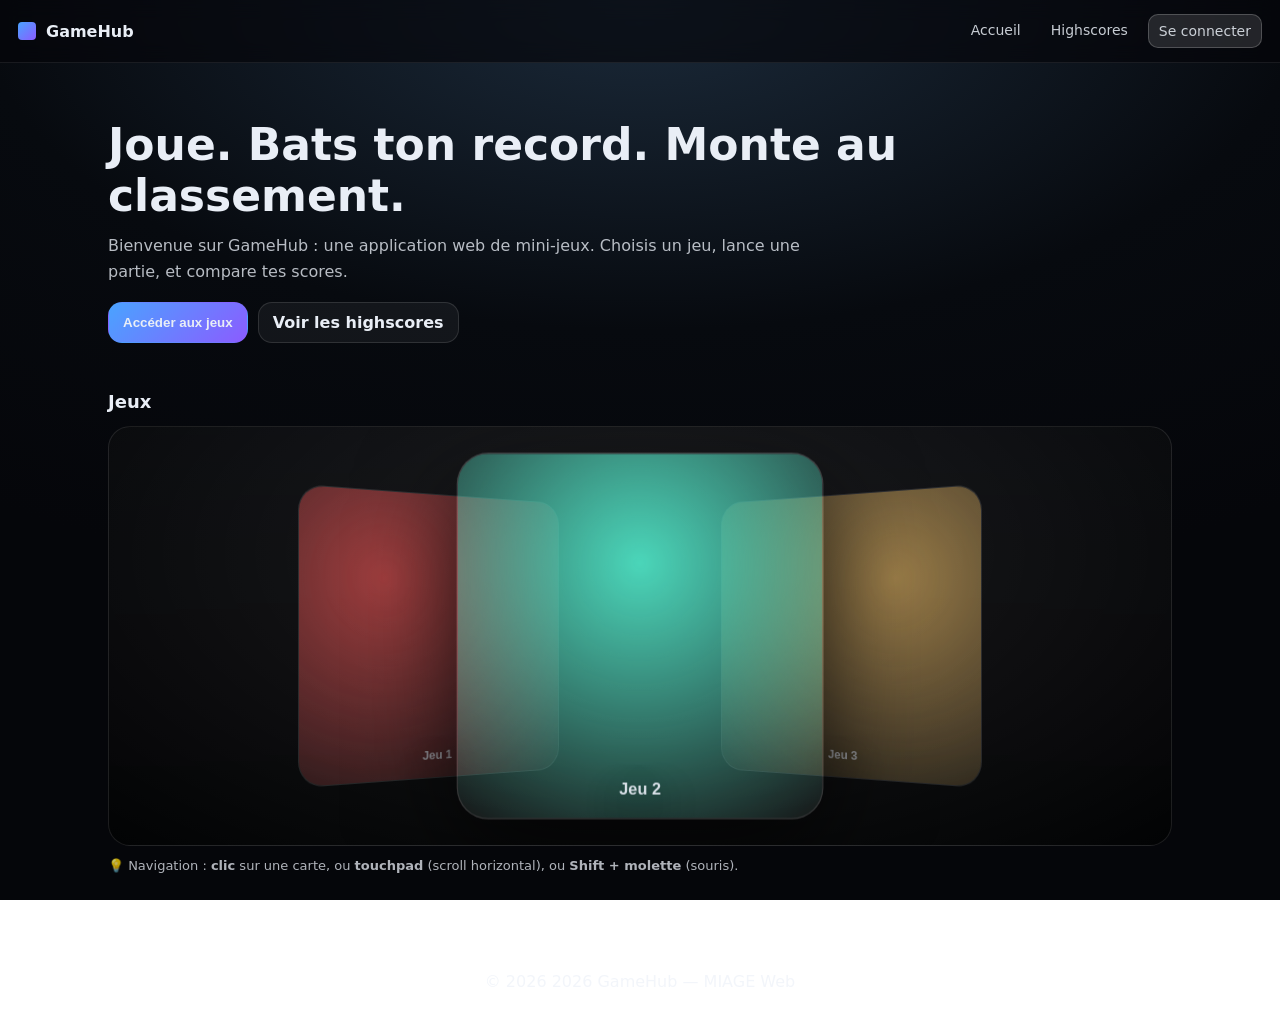
==== frontend/index.html @ d4599c53 "V1 Website" ====
<!DOCTYPE html>
<html lang="fr">
<head>
  <meta charset="UTF-8" />
  <meta name="viewport" content="width=device-width, initial-scale=1.0" />
  <title>GameHub | Landing</title>
  <link rel="stylesheet" href="./css/style.css" />
</head>

<body>
  <header class="topbar">
    <div class="topbar__left">
      <div class="appmark" aria-hidden="true"></div>
      <span class="appname">GameHub</span>
    </div>

    <nav class="topbar__nav" aria-label="Navigation principale">
      <a class="navlink" href="./index.html" aria-current="page">Accueil</a>
      <a class="navlink" href="./highscores.html">Highscores</a>
      <a class="navlink navlink--cta" href="./login.html">Se connecter</a>
    </nav>
  </header>

  <main class="page">
    <section class="hero">
      <h1 class="hero__title">Joue. Bats ton record. Monte au classement.</h1>
      <p class="hero__desc">
        Bienvenue sur GameHub : une application web de mini-jeux.
        Choisis un jeu, lance une partie, et compare tes scores.
      </p>

      <div class="hero__actions">
        <button id="btnAccessGames" class="btn btn--primary" type="button">
          Accéder aux jeux
        </button>
        <a class="btn btn--ghost" href="./highscores.html">Voir les highscores</a>
      </div>
    </section>

    <section class="games" id="gamesSection" aria-label="Jeux disponibles">
      <h2 class="sectionTitle">Jeux</h2>

      <div class="coverflow" id="coverflow" aria-label="Sélection des jeux">
        <button class="covercard" type="button" data-index="0" data-game="game1">
          <div class="covercard__media covercard__media--one" aria-hidden="true"></div>
          <div class="covercard__title">Jeu 1</div>
        </button>

        <button class="covercard" type="button" data-index="1" data-game="game2">
          <div class="covercard__media covercard__media--two" aria-hidden="true"></div>
          <div class="covercard__title">Jeu 2</div>
        </button>

        <button class="covercard" type="button" data-index="2" data-game="game3">
          <div class="covercard__media covercard__media--three" aria-hidden="true"></div>
          <div class="covercard__title">Jeu 3</div>
        </button>
      </div>

      <p class="hint">
        💡 Navigation : <b>clic</b> sur une carte, ou <b>touchpad</b> (scroll horizontal),
        ou <b>Shift + molette</b> (souris).
      </p>
    </section>
  </main>

  <footer class="footer">
    <p>© <span id="year"></span> 2026 GameHub — MIAGE Web</p>
  </footer>

  <script src="./js/main.js" defer></script>
</body>
</html>
---- frontend/css/style.css ----
* { box-sizing: border-box; margin: 0; padding: 0; }

:root { --topbar-h: 60px; }

html {
  min-height: 100%;
  background: radial-gradient(1200px 600px at 50% 0%, #1b2a3a 0%, #070a0f 55%, #05060a 100%);
  background-repeat: no-repeat;
  background-attachment: fixed;
}

body {
  min-height: 100vh;
  padding-top: var(--topbar-h);
  font-family: system-ui, -apple-system, Segoe UI, Roboto, Arial, sans-serif;
  color: #e9eef6;
  background: transparent;
}

.topbar {
  position: fixed;
  top: 0; left: 0; right: 0;
  z-index: 1000;

  display: flex;
  align-items: center;
  justify-content: space-between;
  padding: 14px 18px;

  background: rgba(5, 6, 10, 0.65);
  backdrop-filter: blur(10px);
  border-bottom: 1px solid rgba(255,255,255,0.08);
}

.topbar__left { display: flex; align-items: center; gap: 10px; }
.appmark { width: 18px; height: 18px; border-radius: 4px; background: linear-gradient(135deg, #4aa3ff, #8b5cff); }
.appname { font-weight: 700; }

.topbar__nav { display: flex; gap: 10px; }
.navlink { color: rgba(233,238,246,0.85); text-decoration: none; padding: 8px 10px; border-radius: 10px; font-size: 14px; }
.navlink:hover { background: rgba(255,255,255,0.08); }
.navlink--cta { background: rgba(255,255,255,0.12); border: 1px solid rgba(255,255,255,0.2); }

.page { max-width: 1100px; margin: 0 auto; padding: 28px 18px 40px; }

.hero { padding: 28px 0; }
.hero__title { font-size: clamp(30px, 4vw, 44px); margin-bottom: 12px; }
.hero__desc { max-width: 720px; color: rgba(233,238,246,0.78); line-height: 1.6; margin-bottom: 18px; }
.hero__actions { display: flex; gap: 10px; flex-wrap: wrap; }

.btn {
  border-radius: 14px;
  padding: 10px 14px;
  cursor: pointer;
  font-weight: 600;
  border: 1px solid transparent;
  text-decoration: none;
  color: #e9eef6;
  background: rgba(255,255,255,0.08);
}
.btn--primary { background: linear-gradient(135deg, #4aa3ff, #8b5cff); }
.btn--ghost { background: rgba(255,255,255,0.05); border: 1px solid rgba(255,255,255,0.12); }

.games { margin-top: 20px; }
.sectionTitle { margin-bottom: 14px; font-size: 18px; }

.coverflow {
  position: relative;
  height: 420px;
  border-radius: 22px;
  overflow: hidden;
  perspective: 1200px;
  background:
    radial-gradient(800px 420px at 50% 30%, rgba(255,255,255,0.1), rgba(0,0,0,0)),
    linear-gradient(180deg, rgba(0,0,0,0.35), rgba(0,0,0,0.65));
  border: 1px solid rgba(255,255,255,0.1);
  display: grid;
  place-items: center;

  touch-action: pan-y;
  user-select: none;
}

.covercard {
  position: absolute;
  width: 300px;
  height: 300px;
  border-radius: 26px;
  overflow: hidden;
  cursor: pointer;
  border: 1px solid rgba(255,255,255,0.14);
  background: rgba(255,255,255,0.05);
  transition: transform 420ms ease, opacity 420ms ease, filter 420ms ease, box-shadow 420ms ease;
  transform-style: preserve-3d;
  will-change: transform;
}

.covercard__media { position: absolute; inset: 0; opacity: 0.95; }
.covercard__media--one { background: radial-gradient(circle at 30% 30%, #ff5a5a, transparent); }
.covercard__media--two { background: radial-gradient(circle at 50% 30%, #4de0c2, transparent); }
.covercard__media--three { background: radial-gradient(circle at 70% 30%, #f5c36a, transparent); }

.covercard__title {
  position: absolute;
  bottom: 16px;
  left: 0; right: 0;
  text-align: center;
  font-weight: 800;
  color: rgba(233,238,246,0.92);
  text-shadow: 0 10px 30px rgba(0,0,0,0.55);
}

.covercard[data-pos="center"] {
  transform: translateX(0) translateZ(140px) scale(1.08);
  z-index: 5;
  box-shadow: 0 30px 80px rgba(0,0,0,0.65);
  opacity: 1;
}
.covercard[data-pos="left"] {
  transform: translateX(-220px) rotateY(35deg) translateZ(40px) scale(0.92);
  z-index: 3;
  opacity: 0.70;
  filter: blur(0.2px) brightness(0.9);
}
.covercard[data-pos="right"] {
  transform: translateX(220px) rotateY(-35deg) translateZ(40px) scale(0.92);
  z-index: 3;
  opacity: 0.70;
  filter: blur(0.2px) brightness(0.9);
}

.covercard[data-pos="farleft"],
.covercard[data-pos="farright"] {
  opacity: 0;
  pointer-events: none;
}

.hint { margin-top: 12px; color: rgba(233,238,246,0.75); font-size: 13px; }

.footer {
  margin-top: 40px;
  padding: 18px;
  text-align: center;
  color: rgba(233,238,246,0.6);
  border-top: 1px solid rgba(255,255,255,0.08);
}

@media (max-width: 768px) {
  .covercard { width: 250px; height: 250px; }
  .covercard[data-pos="left"]  { transform: translateX(-170px) rotateY(32deg) translateZ(30px) scale(0.92); }
  .covercard[data-pos="right"] { transform: translateX(170px) rotateY(-32deg) translateZ(30px) scale(0.92); }
}
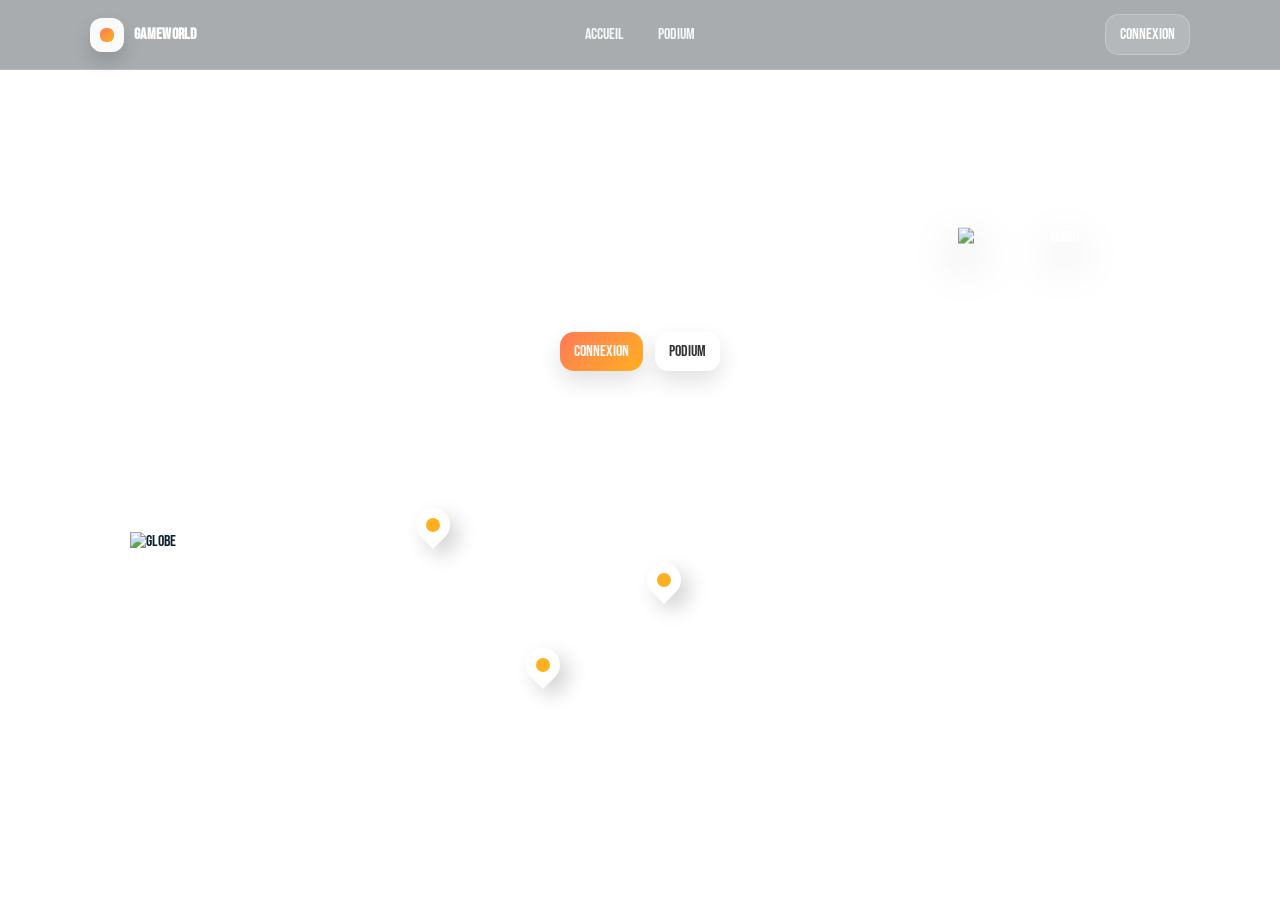
==== commit 58b89e95: "modifs" ====
--- a/frontend/index.html
+++ b/frontend/index.html
@@ -1,73 +1,93 @@
 <!DOCTYPE html>
-<html lang="fr">
+<html lang="en">
 <head>
   <meta charset="UTF-8" />
   <meta name="viewport" content="width=device-width, initial-scale=1.0" />
-  <title>GameHub | Landing</title>
-  <link rel="stylesheet" href="./css/style.css" />
+  <title>GameWorld</title>
+  <link rel="preconnect" href="https://fonts.googleapis.com">
+  <link rel="preconnect" href="https://fonts.gstatic.com" crossorigin>
+  <link href="https://fonts.googleapis.com/css2?family=Bebas+Neue&display=swap" rel="stylesheet">
+  <link rel="stylesheet" href="css/main.css" />
+  <link rel="stylesheet" href="css/home.css"
 </head>
+<body>
 
-<body>
-  <header class="topbar">
-    <div class="topbar__left">
-      <div class="appmark" aria-hidden="true"></div>
-      <span class="appname">GameHub</span>
+<header class="nav">
+  <div class="container nav-inner">
+    <a class="brand" href="index.html">
+      <div class="brand-badge"><span></span></div>
+      <div>GameWorld</div>
+    </a>
+
+    <nav class="nav-links" aria-label="Main navigation">
+      <a href="index.html">Accueil</a>
+      <a href="dashboard.html">Podium</a>
+    </nav>
+
+    <div class="nav-cta">
+      <a class="btn ghost" id="navAccountBtn" href="auth.html">Connexion</a>
+      <a class="btn" data-logout-btn href="#" style="display:none;">Déconnexion</a>
+    </div>
+  </div>
+</header>
+
+<main>
+  <section class="hero container">
+    <h1>BIENVENUE DANS<br/>GAME WORLD</h1>
+    <p>
+      Choisis une région, joue au défi et bats toi contre les maîtres de l'univers !
+    </p>
+
+    <div class="hero-actions">
+      <a class="btn primary" id="heroAccountBtn" href="auth.html">Connexion</a>
+      <a class="btn" href="dashboard.html">Podium</a>
     </div>
 
-    <nav class="topbar__nav" aria-label="Navigation principale">
-      <a class="navlink" href="./index.html" aria-current="page">Accueil</a>
-      <a class="navlink" href="./highscores.html">Highscores</a>
-      <a class="navlink navlink--cta" href="./login.html">Se connecter</a>
-    </nav>
-  </header>
+    <div class="hero-assistant" aria-hidden="true">
+      <img class="hero-robot" src="assets/robot.png" alt="Robot" />
+      <img class="hero-bubble" src="assets/bulle.png" alt="Défile vers le bas pour atterir !"/>
+    </div>
+  </section>
 
-  <main class="page">
-    <section class="hero">
-      <h1 class="hero__title">Joue. Bats ton record. Monte au classement.</h1>
-      <p class="hero__desc">
-        Bienvenue sur GameHub : une application web de mini-jeux.
-        Choisis un jeu, lance une partie, et compare tes scores.
-      </p>
+  <section class="globe-stage" aria-label="Globe section">
+    <img class="globe-img" src="assets/globe.png" alt="Globe" />
+    <img class="flyer" id="flyer" alt="Objet volant" />
+  </section>
 
-      <div class="hero__actions">
-        <button id="btnAccessGames" class="btn btn--primary" type="button">
-          Accéder aux jeux
-        </button>
-        <a class="btn btn--ghost" href="./highscores.html">Voir les highscores</a>
+  <section class="pins-stage" aria-label="Choose a region">
+    <button class="pin alaska" type="button" aria-label="Memory — Alaska">
+      <div class="drop"></div>
+      <div class="pin-card">
+        <div class="thumb">Alaska — Mémoire Arctique</div>
+        <h3>Jeu de cartes mémoire</h3>
+        <p>Trouve rapidement les paires. Ne te perds pas dans la tempête de neige.</p>
+        <a href="jeux/memoire/memoire.html">Jouer →</a>
       </div>
-    </section>
+    </button>
 
-    <section class="games" id="gamesSection" aria-label="Jeux disponibles">
-      <h2 class="sectionTitle">Jeux</h2>
+    <button class="pin amazon" type="button" aria-label="Typing — Amazon">
+      <div class="drop"></div>
+      <div class="pin-card">
+        <div class="thumb">Amazon — Typing</div>
+        <h3>Typing Game</h3>
+        <p>Type quickly and accurately to move forward.</p>
+        <a href="jeux/attrappe/attrappe.html">Jouer →</a>
+      </div>
+    </button>
 
-      <div class="coverflow" id="coverflow" aria-label="Sélection des jeux">
-        <button class="covercard" type="button" data-index="0" data-game="game1">
-          <div class="covercard__media covercard__media--one" aria-hidden="true"></div>
-          <div class="covercard__title">Jeu 1</div>
-        </button>
+    <button class="pin sahara" type="button" aria-label="Geo — Sahara">
+      <div class="drop"></div>
+      <div class="pin-card">
+        <div class="thumb">Sahara — Geo</div>
+        <h3>GeoGuesser</h3>
+        <p>Guess your location. Closer means more points.</p>
+        <a href="jeux/troisiemejeu/trois.html">Jouer →</a>
+      </div>
+    </button>
+  </section>
+</main>
 
-        <button class="covercard" type="button" data-index="1" data-game="game2">
-          <div class="covercard__media covercard__media--two" aria-hidden="true"></div>
-          <div class="covercard__title">Jeu 2</div>
-        </button>
-
-        <button class="covercard" type="button" data-index="2" data-game="game3">
-          <div class="covercard__media covercard__media--three" aria-hidden="true"></div>
-          <div class="covercard__title">Jeu 3</div>
-        </button>
-      </div>
-
-      <p class="hint">
-        💡 Navigation : <b>clic</b> sur une carte, ou <b>touchpad</b> (scroll horizontal),
-        ou <b>Shift + molette</b> (souris).
-      </p>
-    </section>
-  </main>
-
-  <footer class="footer">
-    <p>© <span id="year"></span> 2026 GameHub — MIAGE Web</p>
-  </footer>
-
-  <script src="./js/main.js" defer></script>
+<script src="js/main.js"></script>
+<script src="js/home.js"></script>
 </body>
 </html>
--- a/frontend/css/main.css
+++ b/frontend/css/main.css
@@ -0,0 +1,136 @@
+:root{
+  --ocean:#50b7dd;
+  --ocean2:#3aa9d2;
+  --ink:#0b2230;
+  --white: rgba(255,255,255,.92);
+  --white2: rgba(255,255,255,.75);
+  --shadow: 0 12px 28px rgba(0,0,0,.18);
+  --radius:18px;
+  --pin:#ffffff;
+  --pinAccent:#ffb020;
+}
+
+*{box-sizing:border-box}
+html,body{height:100%}
+
+body{
+  margin:0;
+  font-family: 'Bebas Neue', system-ui, -apple-system, Segoe UI, Roboto, Arial, sans-serif;
+  color:var(--ink);
+
+  background-image: url("../assets/bg.png");
+  background-size: cover;
+  background-position: center;
+  background-repeat: repeat;
+  background-attachment: scroll;
+}
+
+a{color:inherit;text-decoration:none}
+button{font:inherit}
+
+.container{
+  width:min(1100px, 92vw);
+  margin:0 auto;
+}
+
+/* ================= NAVBAR ================= */
+
+.nav{
+  position:sticky;
+  top:0;
+  z-index:50;
+  backdrop-filter: blur(12px);
+  background: rgba(10, 18, 26, .35);
+  border-bottom: 1px solid rgba(255,255,255,.18);
+  transition: transform .35s ease, opacity .35s ease;
+  will-change: transform, opacity;
+}
+
+.nav.is-hidden{
+  transform: translateY(-100%);
+  opacity: 0;
+}
+
+.nav-inner{
+  display:grid;
+  grid-template-columns: 1fr auto 1fr;
+  align-items:center;
+  padding:14px 0;
+  gap:14px;
+}
+
+.brand{
+  justify-self:start;
+  display:flex;
+  align-items:center;
+  gap:10px;
+  font-weight:900;
+  letter-spacing:.3px;
+  color:#fff;
+}
+
+.brand-badge{
+  width:34px;
+  height:34px;
+  border-radius:12px;
+  background: rgba(255,255,255,.95);
+  display:grid;
+  place-items:center;
+  box-shadow: 0 10px 18px rgba(0,0,0,.14);
+}
+
+.brand-badge span{
+  width:14px;
+  height:14px;
+  border-radius:6px;
+  display:inline-block;
+  background: linear-gradient(135deg, #ff7a59, #ffb020);
+}
+
+.nav-links{
+  justify-self:center;
+  display:flex;
+  gap:14px;
+  flex-wrap:wrap;
+  justify-content:center;
+}
+.nav-links a{
+  color: rgba(255,255,255,.92);
+  padding:8px 10px;
+  border-radius:12px;
+}
+.nav-links a:hover{
+  background: rgba(255,255,255,.14);
+}
+
+.nav-cta{
+  justify-self:end;
+  display:flex;
+  gap:10px;
+  align-items:center;
+}
+
+.btn{
+  border:none;
+  cursor:pointer;
+  padding:10px 14px;
+  border-radius:14px;
+  background: rgba(255,255,255,.92);
+  color: rgba(0,0,0,.80);
+  box-shadow: 0 10px 22px rgba(0,0,0,.12);
+  display:inline-flex;
+  align-items:center;
+  justify-content:center;
+}
+.btn:hover{transform: translateY(-1px)}
+.btn:active{transform: translateY(0)}
+.btn.primary{
+  background: linear-gradient(135deg, #ff7a59, #ffb020);
+  color:#fff;
+}
+.btn.ghost{
+  background: rgba(255,255,255,.14);
+  color:#fff;
+  box-shadow:none;
+  border:1px solid rgba(255,255,255,.22);
+}
--- a/frontend/css/home.css
+++ b/frontend/css/home.css
@@ -0,0 +1,239 @@
+/* ================= HERO ================= */
+
+.hero{
+  padding: 46px 0 32px;
+  text-align:center;
+  color:#fff;
+  position: relative;
+
+  display:flex;
+  flex-direction:column;
+  align-items:center;
+}
+
+.hero h1{
+  margin: 12px 0 0;
+  font-size: clamp(36px, 5vw, 64px);
+  line-height:1.05;
+  letter-spacing:.5px;
+}
+
+.hero p{
+  margin:18px auto 22px;
+  max-width:70ch;
+  color: rgba(255,255,255,.92);
+  line-height:1.55;
+  font-size:14px;
+}
+
+.hero-actions{
+  display:flex;
+  gap:12px;
+  justify-content:center;
+  flex-wrap:wrap;
+  margin-top:8px;
+}
+
+/* ================= HERO ASSISTANT (ROBOT + BUBBLE) ================= */
+
+.hero-assistant{
+  position: absolute;
+  right: 12px;
+  top: 50%;
+  transform: translateY(-50%);
+  width: 220px;
+  pointer-events: none;
+  animation: heroFloat 3.2s ease-in-out infinite;
+}
+
+.hero-robot{
+  width: 200px;
+  height: auto;
+  display:block;
+  filter: drop-shadow(0 18px 22px rgba(0,0,0,.35));
+}
+
+.hero-bubble{
+  position: absolute;
+  right: -95px;
+  top: -65px;
+  width: 170px;
+  height: auto;
+  opacity: 0;
+  transform: translateX(10px) scale(0.98);
+  transition: opacity .45s ease, transform .45s ease;
+  filter: drop-shadow(0 14px 18px rgba(0,0,0,.32));
+}
+
+.hero-assistant.is-bubble-on .hero-bubble{
+  opacity: 1;
+  transform: translateX(0) scale(1);
+}
+
+@keyframes heroFloat{
+  0%, 100% { transform: translateY(-50%) translateY(0); }
+  50% { transform: translateY(-50%) translateY(-10px); }
+}
+
+@media (max-width: 900px){
+  .hero-assistant{
+    position: static;
+    transform: none;
+    margin-top: 18px;
+    width: 220px;
+    animation: heroFloatMobile 3.2s ease-in-out infinite;
+  }
+  @keyframes heroFloatMobile{
+    0%, 100% { transform: translateY(0); }
+    50% { transform: translateY(-10px); }
+  }
+  .hero-bubble{
+    right: -90px;
+  }
+}
+
+.globe-stage{
+  position: relative;
+  width: min(1100px, 96vw);
+  height: 260px;
+  margin: 8px auto 0;
+  display: grid;
+  place-items: center;
+  transform: translateX(-20px);
+}
+
+.globe-img{
+  width: min(980px, 96vw);
+  height: auto;
+  user-select: none;
+  pointer-events: none;
+}
+
+.flyer{
+  position: absolute;
+  top: 72px;
+  left: 50%;
+  width: 130px;
+  height: auto;
+  transform: translateX(-50%);
+  opacity: 0;
+  filter: drop-shadow(0 16px 20px rgba(0,0,0,.20));
+  pointer-events: none;
+  will-change: transform, opacity;
+}
+
+.pins-stage{
+  position: relative;
+  width: min(1100px, 96vw);
+  height: 0;
+  margin: 0 auto 0;
+}
+
+.pin{
+  position:absolute;
+  width: 48px;
+  height: 48px;
+  border:0;
+  background: transparent;
+  cursor:pointer;
+  transform: translateY(0);
+  transition: transform .18s ease;
+}
+.pin:hover{transform: translateY(-8px)}
+.pin:focus-visible{
+  outline:3px solid rgba(255,255,255,.5);
+  outline-offset:5px
+}
+
+.pin .drop{
+  width: 34px;
+  height: 34px;
+  margin: 0 auto;
+  border-radius: 18px 18px 18px 0;
+  transform: rotate(-45deg);
+  background: var(--pin);
+  box-shadow: 0 12px 20px rgba(0,0,0,.18);
+  position:relative;
+}
+.pin .drop::after{
+  content:"";
+  position:absolute;
+  width: 14px;
+  height: 14px;
+  border-radius: 7px;
+  background: var(--pinAccent);
+  top: 10px;
+  left: 10px;
+  transform: rotate(45deg);
+}
+
+.pin-card{
+  position:absolute;
+  left: 50%;
+  bottom: 56px;
+  transform: translate(-50%, 10px);
+  width: 270px;
+  border-radius: 16px;
+  background: rgba(255,255,255,.95);
+  box-shadow: var(--shadow);
+  padding: 10px;
+  opacity:0;
+  pointer-events:none;
+  transition: opacity .18s ease, transform .18s ease;
+  text-align:left;
+}
+
+.pin:hover .pin-card,
+.pin.is-open .pin-card{
+  opacity:1;
+  pointer-events:auto;
+  transform: translate(-50%, 0);
+}
+
+.pin.alaska{ left: 29%; top: -170px; }
+.pin.amazon{ left: 39%; top: -30px; }
+.pin.sahara{ left: 50%; top: -115px; }
+
+@media (max-width: 820px){
+  .globe-stage{ height: 210px; }
+  .flyer{ width: 105px; top: 60px; }
+  .pins-stage{ height: 0; }
+
+  .pin.alaska{ left: 29%; top: -170px; }
+  .pin.amazon{ left: 39%; top: -30px; }
+  .pin.sahara{ left: 50%; top: -115px; }
+}
+
+.pwd-field{
+  position: relative;
+  display: block;
+}
+
+.pwd-field input{
+  width: 100%;
+  padding-right: 44px;
+}
+
+.pwd-toggle{
+  position: absolute;
+  right: 10px;
+  top: 50%;
+  transform: translateY(-50%);
+  border: 0;
+  background: transparent;
+  cursor: pointer;
+  padding: 6px;
+  line-height: 1;
+  font-size: 18px;
+  color: rgba(0,0,0,.65);
+}
+
+.pwd-toggle:hover{
+  color: rgba(0,0,0,.9);
+}
+
+.pwd-toggle:focus-visible{
+  outline: 2px solid rgba(255,255,255,.6);
+  outline-offset: 3px;
+  border-radius: 8px;
+}
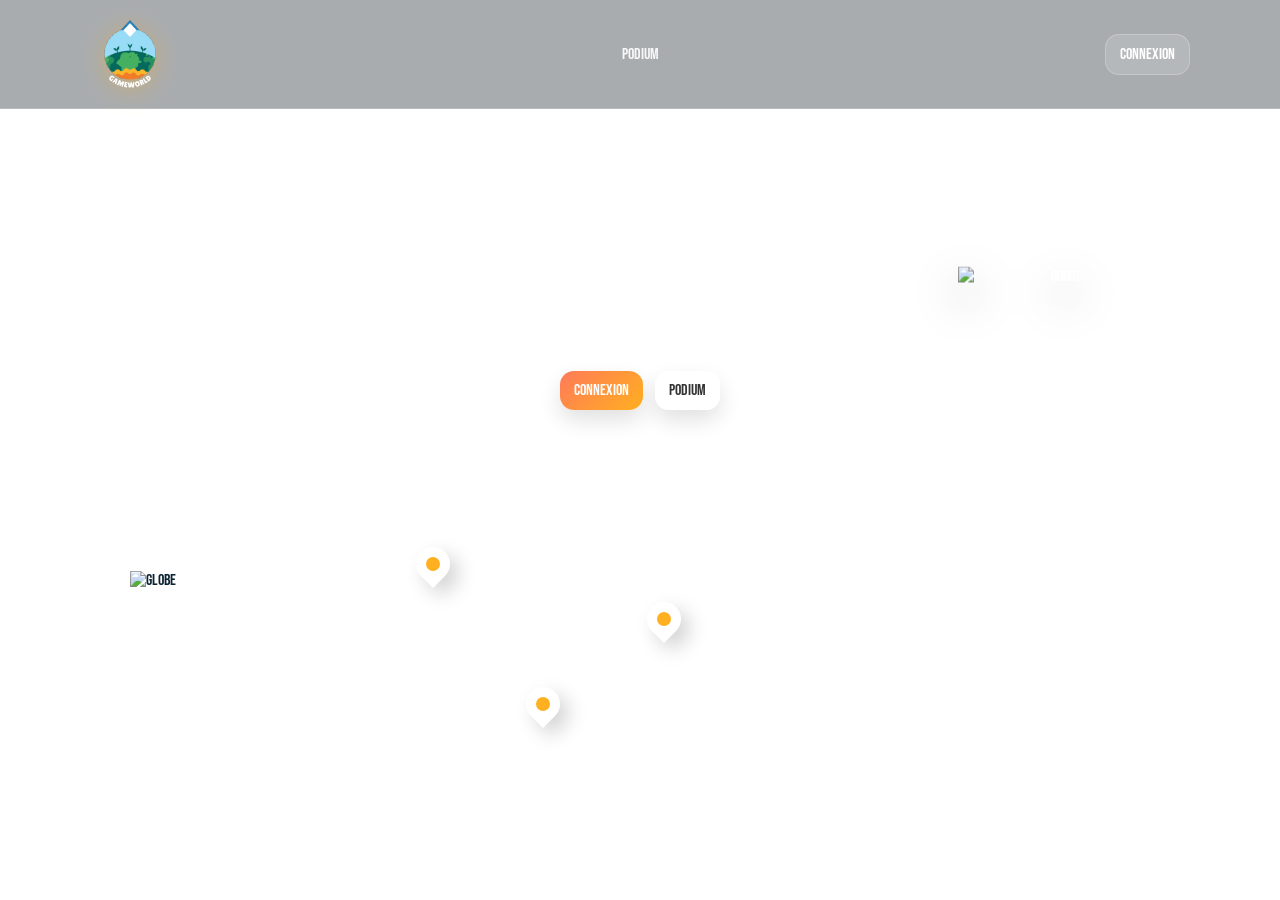
==== commit 248c5cab: "maj des assets et sons + logo" ====
--- a/frontend/index.html
+++ b/frontend/index.html
@@ -8,24 +8,26 @@
   <link rel="preconnect" href="https://fonts.gstatic.com" crossorigin>
   <link href="https://fonts.googleapis.com/css2?family=Bebas+Neue&display=swap" rel="stylesheet">
   <link rel="stylesheet" href="css/main.css" />
-  <link rel="stylesheet" href="css/home.css"
+  <link rel="stylesheet" href="css/home.css">
+
+  <link rel="icon" type="image/svg+xml" href="assets/logo-gameworld.svg">
+<link rel="apple-touch-icon" href="assets/logo-gameworld.svg">
 </head>
 <body>
 
 <header class="nav">
   <div class="container nav-inner">
+    
     <a class="brand" href="index.html">
-      <div class="brand-badge"><span></span></div>
-      <div>GameWorld</div>
+      <img src="assets/logo-gameworld.svg" alt="GameWorld" class="brand-logo" />
     </a>
 
     <nav class="nav-links" aria-label="Main navigation">
-      <a href="index.html">Accueil</a>
       <a href="dashboard.html">Podium</a>
     </nav>
 
     <div class="nav-cta">
-      <a class="btn ghost" id="navAccountBtn" href="auth.html">Connexion</a>
+      <a class="btn ghost" data-account-link href="auth.html">Connexion</a>
       <a class="btn" data-logout-btn href="#" style="display:none;">Déconnexion</a>
     </div>
   </div>
--- a/frontend/css/main.css
+++ b/frontend/css/main.css
@@ -59,32 +59,40 @@
   gap:14px;
 }
 
-.brand{
-  justify-self:start;
-  display:flex;
-  align-items:center;
-  gap:10px;
-  font-weight:900;
-  letter-spacing:.3px;
-  color:#fff;
+
+.brand {
+  justify-self: start;
+  display: flex;
+  align-items: center;
+  gap: 12px;
+  font-weight: 900;
+  letter-spacing: 0.3px;
+  color: #fff;
+  transition: transform 0.3s ease;
 }
 
-.brand-badge{
-  width:34px;
-  height:34px;
-  border-radius:12px;
-  background: rgba(255,255,255,.95);
-  display:grid;
-  place-items:center;
-  box-shadow: 0 10px 18px rgba(0,0,0,.14);
+.brand:hover {
+  transform: scale(1.05);
 }
 
-.brand-badge span{
-  width:14px;
-  height:14px;
-  border-radius:6px;
-  display:inline-block;
-  background: linear-gradient(135deg, #ff7a59, #ffb020);
+.brand-logo {
+  width: 80px;
+  height: 80px;
+  display: block;
+  filter: drop-shadow(0 4px 12px rgba(255, 176, 32, 0.4));
+  transition: filter 0.3s ease;
+}
+
+.brand:hover .brand-logo {
+  filter: drop-shadow(0 6px 16px rgba(255, 176, 32, 0.6));
+}
+
+.brand-text {
+  font-size: 1.3rem;
+  font-weight: 900;
+  letter-spacing: 0.5px;
+  color: #fff;
+  text-shadow: 0 2px 8px rgba(0, 0, 0, 0.3);
 }
 
 .nav-links{
@@ -133,4 +141,40 @@
   color:#fff;
   box-shadow:none;
   border:1px solid rgba(255,255,255,.22);
+}
+
+/* ===== Password toggle global ===== */
+
+.pwd-field{
+  position: relative;
+  display: block;
+}
+
+.pwd-field input{
+  width: 100%;
+  padding-right: 44px;
+}
+
+.pwd-toggle{
+  position: absolute;
+  right: 10px;
+  top: 50%;
+  transform: translateY(-50%);
+  border: 0;
+  background: transparent;
+  cursor: pointer;
+  padding: 6px;
+  line-height: 1;
+  font-size: 18px;
+  color: rgba(0,0,0,.65);
+}
+
+.pwd-toggle:hover{
+  color: rgba(0,0,0,.9);
+}
+
+.pwd-toggle:focus-visible{
+  outline: 2px solid rgba(255,255,255,.6);
+  outline-offset: 3px;
+  border-radius: 8px;
 }
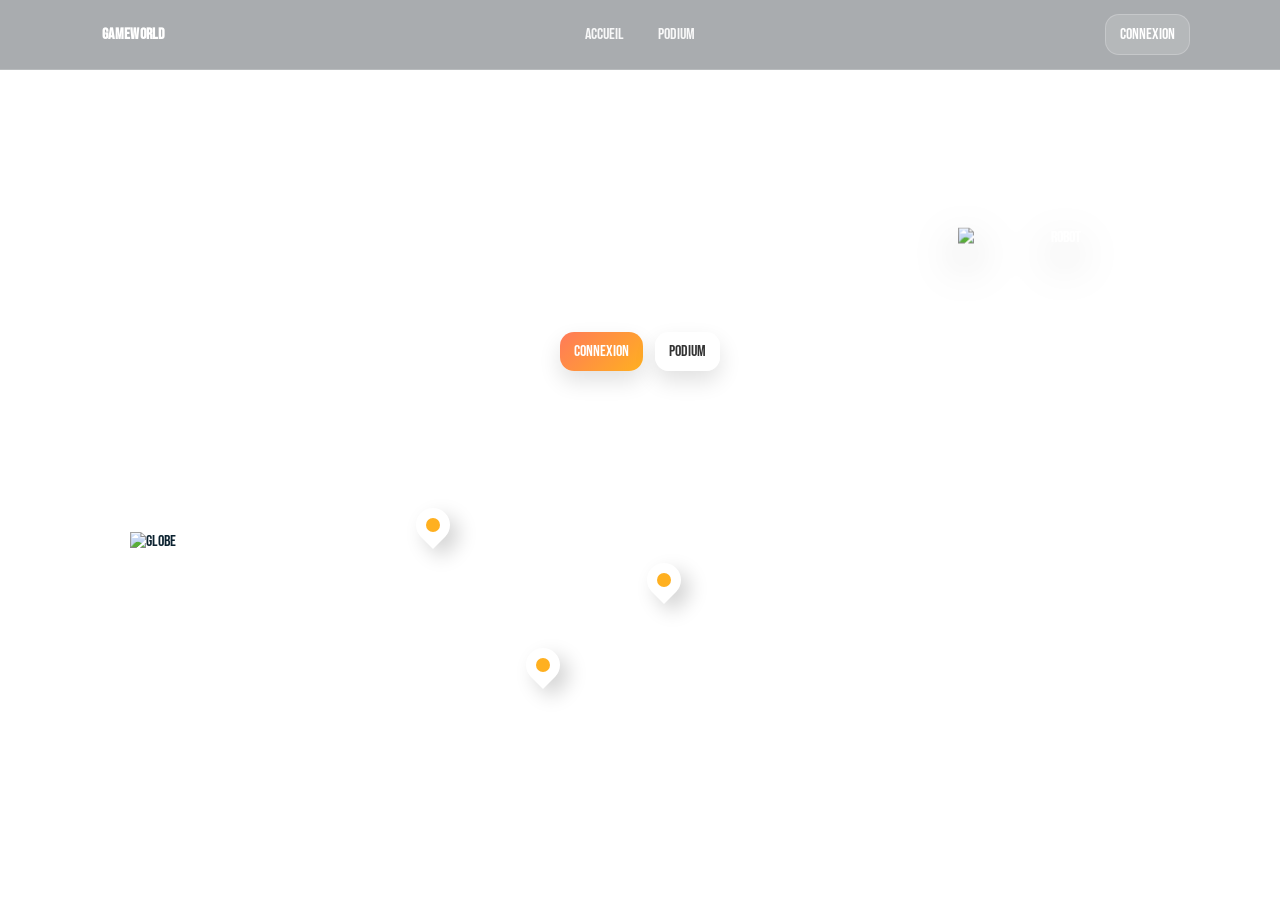
==== commit e38ec4b3: "Rattachement Chasse Bananes" ====
--- a/frontend/index.html
+++ b/frontend/index.html
@@ -9,20 +9,18 @@
   <link href="https://fonts.googleapis.com/css2?family=Bebas+Neue&display=swap" rel="stylesheet">
   <link rel="stylesheet" href="css/main.css" />
   <link rel="stylesheet" href="css/home.css">
-
-  <link rel="icon" type="image/svg+xml" href="assets/logo-gameworld.svg">
-<link rel="apple-touch-icon" href="assets/logo-gameworld.svg">
 </head>
 <body>
 
 <header class="nav">
   <div class="container nav-inner">
-    
     <a class="brand" href="index.html">
-      <img src="assets/logo-gameworld.svg" alt="GameWorld" class="brand-logo" />
+      <div class="brand-badge"><span></span></div>
+      <div>GameWorld</div>
     </a>
 
     <nav class="nav-links" aria-label="Main navigation">
+      <a href="index.html">Accueil</a>
       <a href="dashboard.html">Podium</a>
     </nav>
 
@@ -70,10 +68,10 @@
     <button class="pin amazon" type="button" aria-label="Typing — Amazon">
       <div class="drop"></div>
       <div class="pin-card">
-        <div class="thumb">Amazon — Typing</div>
-        <h3>Typing Game</h3>
-        <p>Type quickly and accurately to move forward.</p>
-        <a href="jeux/attrappe/attrappe.html">Jouer →</a>
+        <div class="thumb">Amazonie — Chasse Bananes</div>
+        <h3>Chasse Bananes</h3>
+        <p>Click quickly and accurately to move forward.</p>
+        <a href="jeux/chasse-banane/chasse.html">Jouer →</a>
       </div>
     </button>
 
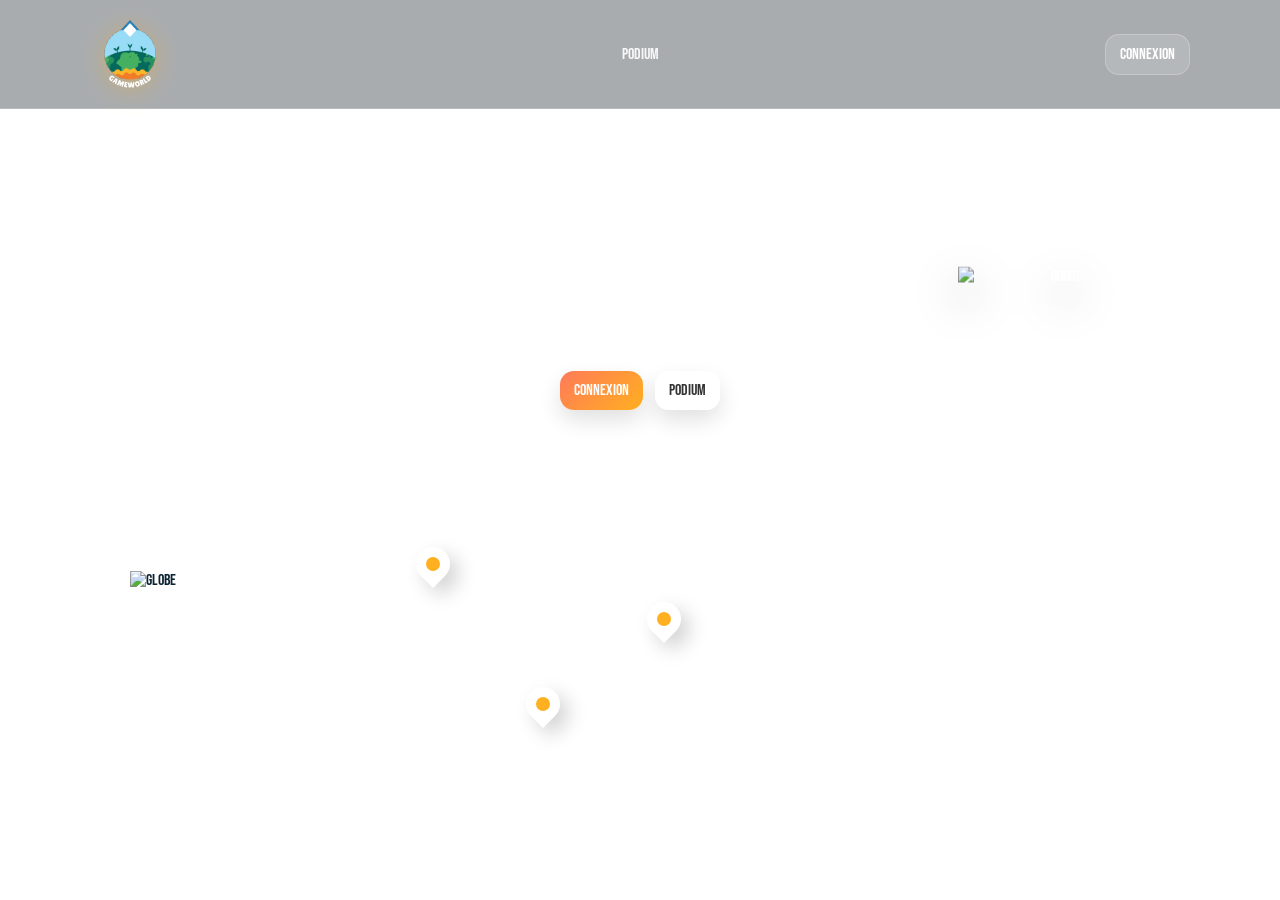
==== commit c6eaf8f7: "Snake Avant Design Final" ====
--- a/frontend/index.html
+++ b/frontend/index.html
@@ -9,18 +9,20 @@
   <link href="https://fonts.googleapis.com/css2?family=Bebas+Neue&display=swap" rel="stylesheet">
   <link rel="stylesheet" href="css/main.css" />
   <link rel="stylesheet" href="css/home.css">
+
+  <link rel="icon" type="image/svg+xml" href="assets/logo-gameworld.svg">
+  <link rel="apple-touch-icon" href="assets/logo-gameworld.svg">
 </head>
 <body>
 
 <header class="nav">
   <div class="container nav-inner">
+    
     <a class="brand" href="index.html">
-      <div class="brand-badge"><span></span></div>
-      <div>GameWorld</div>
+      <img src="assets/logo-gameworld.svg" alt="GameWorld" class="brand-logo" />
     </a>
 
     <nav class="nav-links" aria-label="Main navigation">
-      <a href="index.html">Accueil</a>
       <a href="dashboard.html">Podium</a>
     </nav>
 
@@ -69,7 +71,7 @@
       <div class="drop"></div>
       <div class="pin-card">
         <div class="thumb">Amazonie — Chasse Bananes</div>
-        <h3>Chasse Bananes</h3>
+        <h3>Jeu de chasse</h3>
         <p>Click quickly and accurately to move forward.</p>
         <a href="jeux/chasse-banane/chasse.html">Jouer →</a>
       </div>
@@ -78,10 +80,10 @@
     <button class="pin sahara" type="button" aria-label="Geo — Sahara">
       <div class="drop"></div>
       <div class="pin-card">
-        <div class="thumb">Sahara — Geo</div>
-        <h3>GeoGuesser</h3>
+        <div class="thumb">Sahara — Charming Dunes</div>
+        <h3>Jeu de serpent</h3>
         <p>Guess your location. Closer means more points.</p>
-        <a href="jeux/troisiemejeu/trois.html">Jouer →</a>
+        <a href="jeux/sandy-snake/snake.html">Jouer →</a>
       </div>
     </button>
   </section>
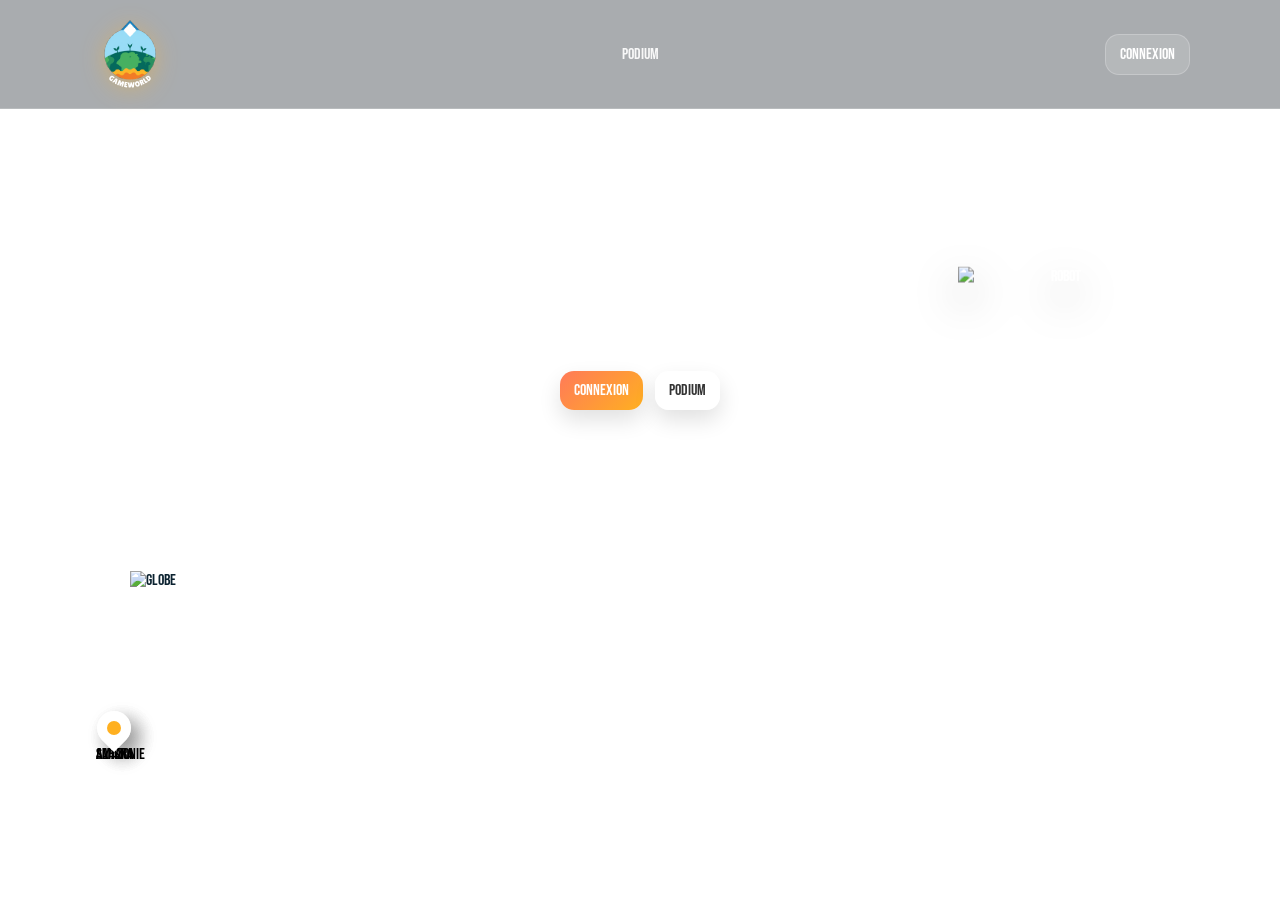
==== commit ddc41313: "Big fixes and improvements" ====
--- a/frontend/index.html
+++ b/frontend/index.html
@@ -1,15 +1,14 @@
 <!DOCTYPE html>
-<html lang="en">
+<html lang="fr">
 <head>
   <meta charset="UTF-8" />
   <meta name="viewport" content="width=device-width, initial-scale=1.0" />
-  <title>GameWorld</title>
+  <title>World Of Fun</title>
   <link rel="preconnect" href="https://fonts.googleapis.com">
   <link rel="preconnect" href="https://fonts.gstatic.com" crossorigin>
   <link href="https://fonts.googleapis.com/css2?family=Bebas+Neue&display=swap" rel="stylesheet">
   <link rel="stylesheet" href="css/main.css" />
   <link rel="stylesheet" href="css/home.css">
-
   <link rel="icon" type="image/svg+xml" href="assets/logo-gameworld.svg">
   <link rel="apple-touch-icon" href="assets/logo-gameworld.svg">
 </head>
@@ -17,75 +16,95 @@
 
 <header class="nav">
   <div class="container nav-inner">
-    
     <a class="brand" href="index.html">
-      <img src="assets/logo-gameworld.svg" alt="GameWorld" class="brand-logo" />
+      <img src="assets/logo-gameworld.svg" alt="World Of Fun" class="brand-logo" />
     </a>
 
-    <nav class="nav-links" aria-label="Main navigation">
+    <nav class="nav-links" aria-label="Navigation principale">
       <a href="dashboard.html">Podium</a>
     </nav>
 
     <div class="nav-cta">
       <a class="btn ghost" data-account-link href="auth.html">Connexion</a>
-      <a class="btn" data-logout-btn href="#" style="display:none;">Déconnexion</a>
+      <a class="btn" data-logout-btn href="#" style="display:none;">D&eacute;connexion</a>
     </div>
   </div>
 </header>
 
 <main>
   <section class="hero container">
-    <h1>BIENVENUE DANS<br/>GAME WORLD</h1>
-    <p>
-      Choisis une région, joue au défi et bats toi contre les maîtres de l'univers !
+    <h1>BIENVENUE DANS<br/>WORLD OF FUN</h1>
+    <p class="hero-consigne">
+      Choisis une r&eacute;gion, joue au d&eacute;fi et bats-toi contre les ma&icirc;tres de l'univers !
     </p>
 
     <div class="hero-actions">
-      <a class="btn primary" id="heroAccountBtn" href="auth.html">Connexion</a>
+      <a class="btn primary" data-account-link id="heroAccountBtn" href="auth.html">Connexion</a>
       <a class="btn" href="dashboard.html">Podium</a>
     </div>
 
     <div class="hero-assistant" aria-hidden="true">
       <img class="hero-robot" src="assets/robot.png" alt="Robot" />
-      <img class="hero-bubble" src="assets/bulle.png" alt="Défile vers le bas pour atterir !"/>
+      <img class="hero-bubble" src="assets/bulle.png" alt="D&eacute;file vers le bas pour atterrir !" />
     </div>
   </section>
 
-  <section class="globe-stage" aria-label="Globe section">
+  <section class="globe-stage" aria-label="Section globe">
     <img class="globe-img" src="assets/globe.png" alt="Globe" />
     <img class="flyer" id="flyer" alt="Objet volant" />
   </section>
 
-  <section class="pins-stage" aria-label="Choose a region">
-    <button class="pin alaska" type="button" aria-label="Memory — Alaska">
-      <div class="drop"></div>
+  <section class="pins-stage" aria-label="Choisir une r&eacute;gion">
+    <div class="pin-wrapper alaska">
+      <button class="pin" type="button" aria-label="M&eacute;moire Arctique &mdash; Alaska">
+        <div class="drop pulsing"></div>
+        <div class="pin-label">ALASKA</div>
+      </button>
       <div class="pin-card">
-        <div class="thumb">Alaska — Mémoire Arctique</div>
-        <h3>Jeu de cartes mémoire</h3>
-        <p>Trouve rapidement les paires. Ne te perds pas dans la tempête de neige.</p>
-        <a href="jeux/memoire/memoire.html">Jouer →</a>
+        <div class="pin-card-preview">
+          <img src="assets/preview-memoire.png" alt="M&eacute;moire Arctique" />
+        </div>
+        <div class="pin-card-content">
+          <h3>M&eacute;moire Arctique</h3>
+          <p>Trouve les paires dans la temp&ecirc;te de neige</p>
+          <a href="auth.html" class="pin-btn" data-game-href="jeux/memoire/memoire.html">Jouer &rarr;</a>
+        </div>
       </div>
-    </button>
+    </div>
 
-    <button class="pin amazon" type="button" aria-label="Typing — Amazon">
-      <div class="drop"></div>
+    <div class="pin-wrapper amazon">
+      <button class="pin" type="button" aria-label="Chasse Bananes &mdash; Amazonie">
+        <div class="drop pulsing"></div>
+        <div class="pin-label">AMAZONIE</div>
+      </button>
       <div class="pin-card">
-        <div class="thumb">Amazonie — Chasse Bananes</div>
-        <h3>Jeu de chasse</h3>
-        <p>Click quickly and accurately to move forward.</p>
-        <a href="jeux/chasse-banane/chasse.html">Jouer →</a>
+        <div class="pin-card-preview">
+          <img src="assets/preview-chasse.png" alt="Chasse Bananes" />
+        </div>
+        <div class="pin-card-content">
+          <h3>Chasse Bananes</h3>
+          <p>Attrape les bananes dans la jungle</p>
+          <a href="auth.html" class="pin-btn" data-game-href="jeux/chasse-banane/chasse.html">Jouer &rarr;</a>
+        </div>
       </div>
-    </button>
+    </div>
 
-    <button class="pin sahara" type="button" aria-label="Geo — Sahara">
-      <div class="drop"></div>
+    <div class="pin-wrapper sahara">
+      <button class="pin" type="button" aria-label="Charming Dunes &mdash; Sahara">
+        <div class="drop pulsing"></div>
+        <div class="pin-label">SAHARA</div>
+      </button>
       <div class="pin-card">
-        <div class="thumb">Sahara — Charming Dunes</div>
-        <h3>Jeu de serpent</h3>
-        <p>Guess your location. Closer means more points.</p>
-        <a href="jeux/sandy-snake/snake.html">Jouer →</a>
+        <div class="pin-card-preview">
+          <img src="assets/preview-snake.png" alt="Charming Dunes" />
+        </div>
+        <div class="pin-card-content">
+          <h3>Charming Dunes</h3>
+          <p>Survis dans les dunes br&ucirc;lantes</p>
+          <a href="auth.html" class="pin-btn" data-game-href="jeux/sandy-snake/snake.html">Jouer &rarr;</a>
+        </div>
       </div>
-    </button>
+    </div>
   </section>
 </main>
 
